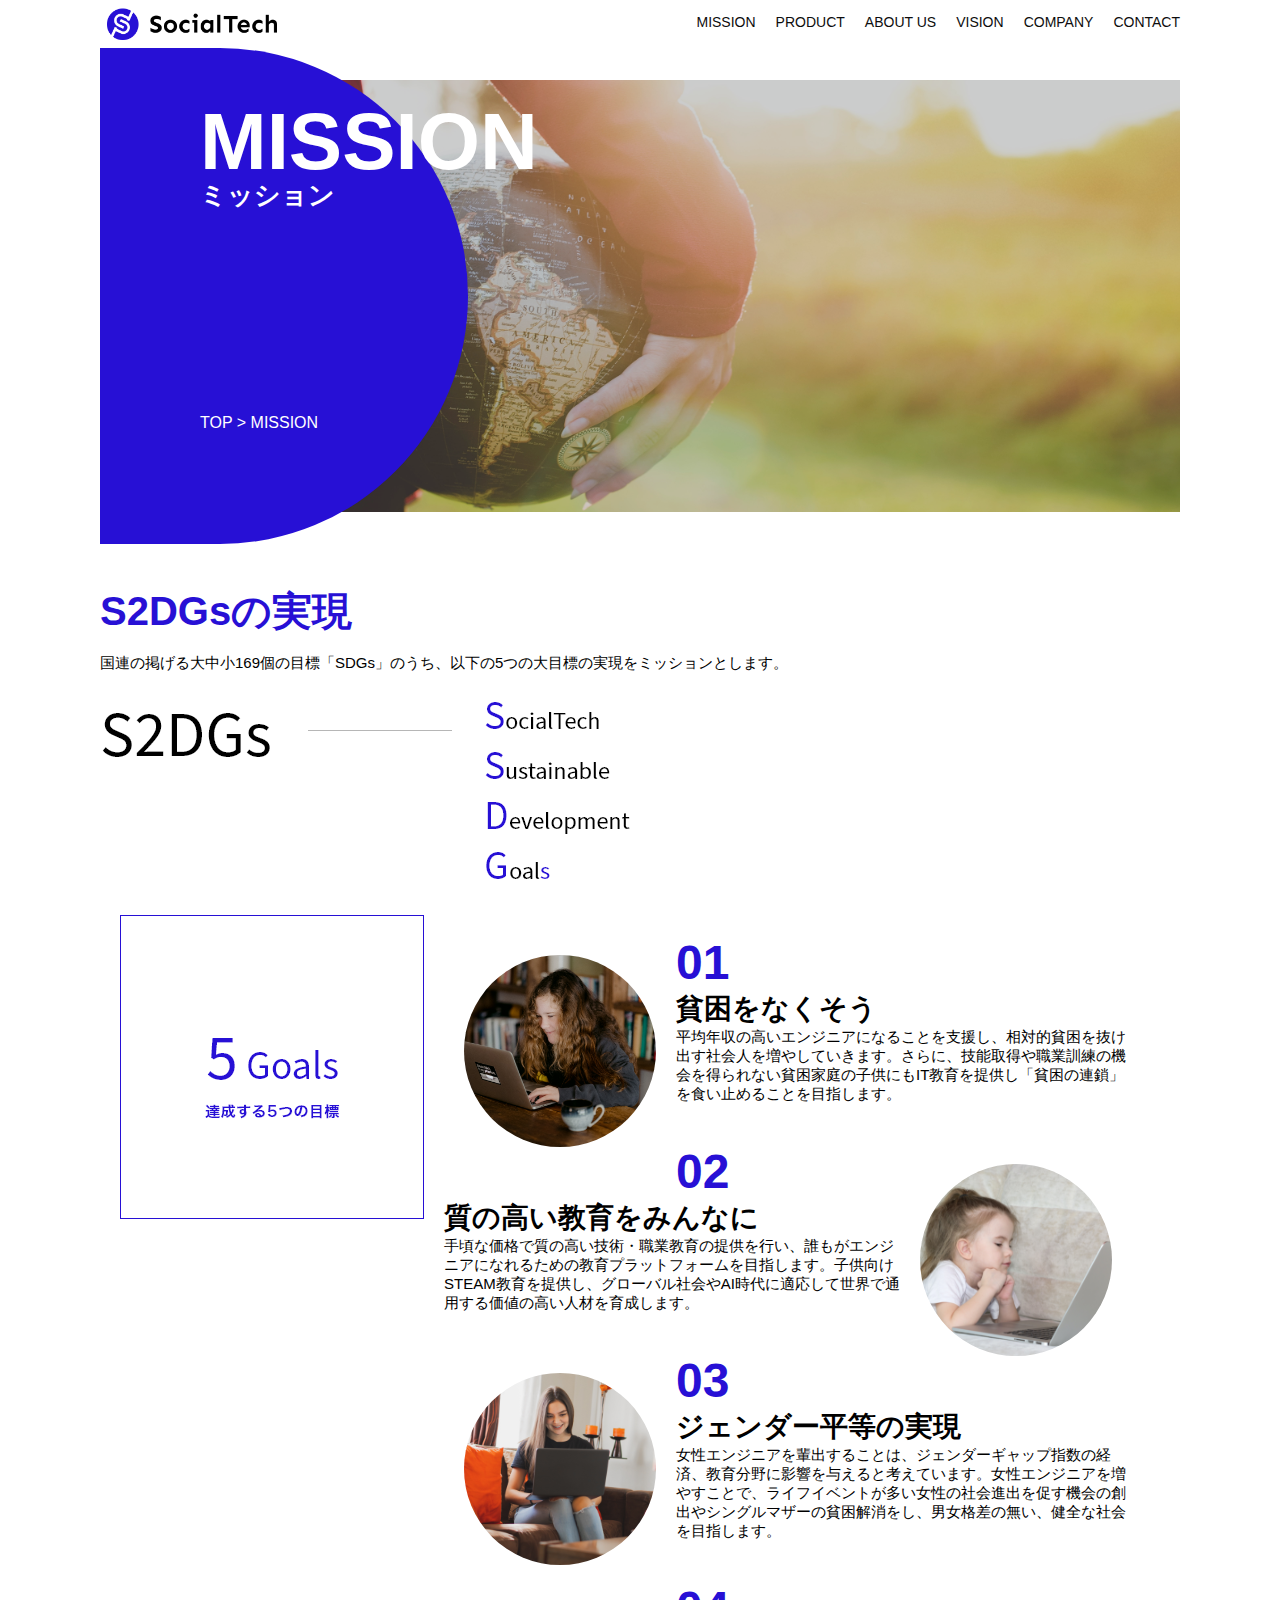
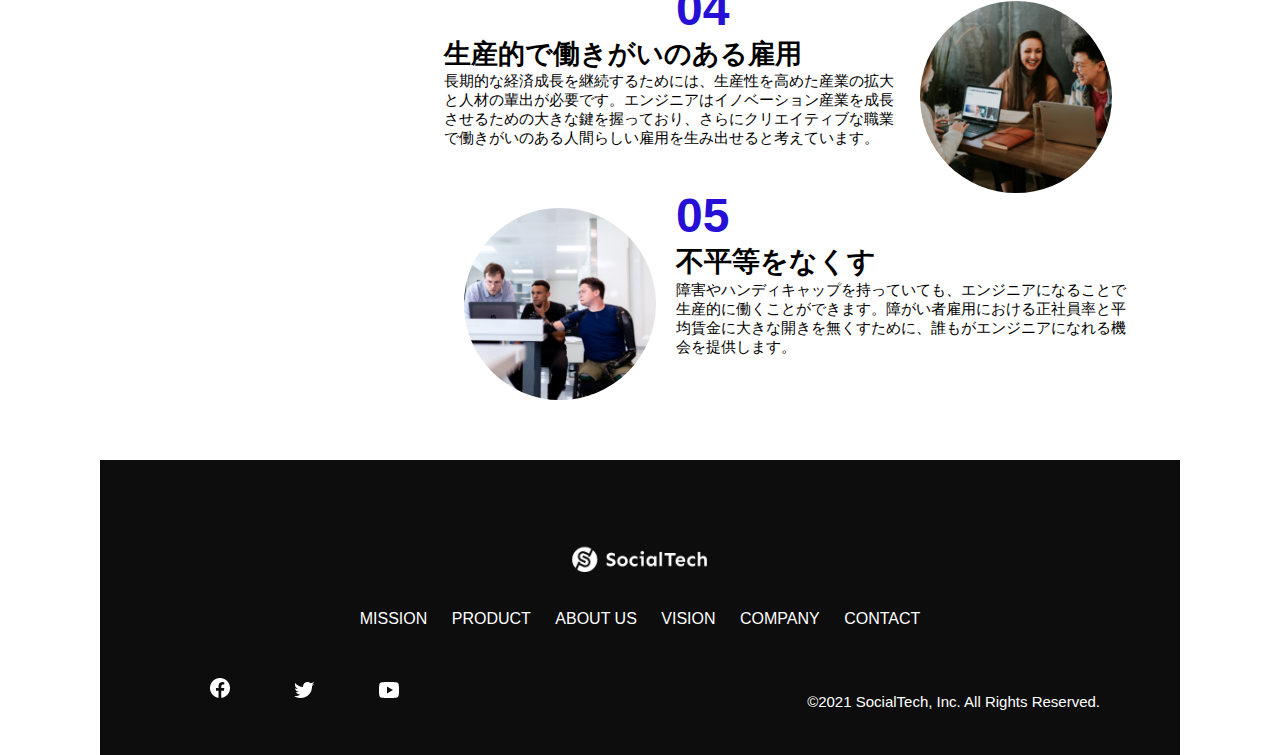
==== socialtech/mission.html @ e69cf247 "missionページのHTMLとCSSを追加" ====
<html>
  <head>
    <title>SocialTech - MISSION ミッション</title>
    <meta charset="utf-8" />
    <meta
      name="description"
      content="SocialTechが目指す5つの指標(S2DGs)を紹介します"
    />
    <meta name="viewport" content="width=device-width, initial-scale=1.0" />
    <link rel="stylesheet" href="style.css" />
  </head>

  <body>
    <!-- ヘッダー -->
    <header>
      <!-- ロゴ -->
      <a href="index.html" id="logo">
        <img src="images/logo.png" alt="トップページに戻る" />
      </a>

      <!-- PC用ナビゲーション -->
      <nav id="nav-pc">
        <ul>
          <li><a href="mission.html">MISSION</a></li>
          <li><a href="product.html">PRODUCT</a></li>
          <li><a href="index.html#aboutus">ABOUT US</a></li>
          <li><a href="index.html#vision">VISION</a></li>
          <li><a href="index.html#company">COMPANY</a></li>
          <li><a href="index.html#contact">CONTACT</a></li>
        </ul>
      </nav>

      <!-- スマホ用メニューボタン -->
      <button
        id="menu-sp"
        onclick="document.getElementById('nav-sp').style.display = 'block'"
      >
        <img src="images/button-menu.png" alt="ナビゲーションを開く" />
      </button>

      <!-- スマホ用ナビゲーション -->
      <div id="nav-sp">
        <button
          id="close"
          onclick="document.getElementById('nav-sp').style.display = 'none'"
        >
          <img src="images/button-close.png" alt="ナビゲーションを閉じる" />
        </button>

        <nav>
          <ul>
            <li>
              <a
                id="logo-sp"
                href="index.html"
                onclick="document.getElementById('nav-sp').style.display = 'none'"
                ><img src="images/logo-sp.png" alt="トップページに戻る"
              /></a>
            </li>
            <li>
              <a
                class="menu"
                href="mission.html"
                onclick="document.getElementById('nav-sp').style.display = 'none'"
                >MISSION</a
              >
            </li>
            <li>
              <a
                class="menu"
                href="product.html"
                onclick="document.getElementById('nav-sp').style.display = 'none'"
                >PRODUCT</a
              >
            </li>
            <li>
              <a
                class="menu"
                href="index.html#aboutus"
                onclick="document.getElementById('nav-sp').style.display = 'none'"
                >ABOUT US</a
              >
            </li>
            <li>
              <a
                class="menu"
                href="index.html#vision"
                onclick="document.getElementById('nav-sp').style.display = 'none'"
                >VISION</a
              >
            </li>
            <li>
              <a
                class="menu"
                href="index.html#company"
                onclick="document.getElementById('nav-sp').style.display = 'none'"
                >COMPANY</a
              >
            </li>
            <li>
              <a
                class="menu"
                href="index.html#contact"
                onclick="document.getElementById('nav-sp').style.display = 'none'"
                >CONTACT</a
              >
            </li>
          </ul>
        </nav>
        <div id="sns">
          <a href="https://www.facebook.com/sejuku2013">
            <img src="images/button-facebook.png" alt="Facebookのリンク" />
          </a>
          <a href="https://twitter.com/samuraijuku">
            <img src="images/button-twitter.png" alt="Twitterのリンク" />
          </a>
          <a href="https://www.youtube.com/channel/UCCFOQO5aDK0xXam4cUQXT8g">
            <img src="images/button-youtube.png" alt="YouTubeのリンク" />
          </a>
        </div>
      </div>
    </header>

    <main>
      <article>
        <section id="mission-main">
          <div class="mission-main-inner">
            <div id="mission-title">
              <h1>MISSION<br /><span>ミッション</span></h1>
              <p>TOP > MISSION</p>
            </div>
          </div>
        </section>
        <section id="middion-s2dgs">
          <h2 class="mission-h2">S2DGsの実現</h2>
          <p>
            国連の掲げる大中小169個の目標「SDGs」のうち、以下の5つの大目標の実現をミッションとします。
          </p>
          <img src="images/mission/mission-s2dgs.png" alt="S2DGs" />
        </section>

        <section id="mission-five-goals">
          <div class="five-gols-image">
            <img src="images/mission/mission-5goals.png" alt="5Goals" />
          </div>
          <div class="five-goals-read">
            <div>
              <img
                class="fivegoals-image-left"
                src="images/mission/mission-5goals01.png"
                alt=""
              />
              <span class="fivegoals-number">01</span>
              <h3 class="fivegoals-h3">貧困をなくそう</h3>
              <p class="fivegoals-p">
                平均年収の高いエンジニアになることを支援し、相対的貧困を抜け出す社会人を増やしていきます。さらに、技能取得や職業訓練の機会を得られない貧困家庭の子供にもIT教育を提供し「貧困の連鎖」を食い止めることを目指します。
              </p>
            </div>

            <div>
              <img
                class="fivegoals-image-right"
                src="images/mission/mission-5goals02.png"
                alt="PCを見つめる小さな女の子"
              />
              <span class="fivegoals-number">02</span>
              <h3 class="fivegoals-h3">質の高い教育をみんなに</h3>
              <p class="fivegoals-p">
                手頃な価格で質の高い技術・職業教育の提供を行い、誰もがエンジニアになれるための教育プラットフォームを目指します。子供向けSTEAM教育を提供し、グローバル社会やAI時代に適応して世界で通用する価値の高い人材を育成します。
              </p>
            </div>

            <div>
              <img
                class="fivegoals-image-left"
                src="images/mission/mission-5goals03.png"
                alt="PCを操作する女性"
              />
              <span class="fivegoals-number">03</span>
              <h3 class="fivegoals-h3">ジェンダー平等の実現</h3>
              <p class="fivegoals-p">
                女性エンジニアを輩出することは、ジェンダーギャップ指数の経済、教育分野に影響を与えると考えています。女性エンジニアを増やすことで、ライフイベントが多い女性の社会進出を促す機会の創出やシングルマザーの貧困解消をし、男女格差の無い、健全な社会を目指します。
              </p>
            </div>

            <div>
              <img
                class="fivegoals-image-right"
                src="images/mission/mission-5goals04.png"
                alt="笑顔で話し合う3人の男女"
              />
              <span class="fivegoals-number">04</span>
              <h3 class="fivegoals-p">生産的で働きがいのある雇用</h3>
              <p class="fivegoals-p">
                長期的な経済成長を継続するためには、生産性を高めた産業の拡大と人材の輩出が必要です。エンジニアはイノベーション産業を成長させるための大きな鍵を握っており、さらにクリエイティブな職業で働きがいのある人間らしい雇用を生み出せると考えています。
              </p>
            </div>
            <div>
              <img
                class="fivegoals-image-left"
                src="images/mission/mission-5goals05.png"
                alt="障害を持つ男性が生き生きと働く様子"
              />
              <span class="fivegoals-number">05</span>
              <h3 class="fivegoals-h3">不平等をなくす</h3>
              <p class="fivegoals-p">
                障害やハンディキャップを持っていても、エンジニアになることで生産的に働くことができます。障がい者雇用における正社員率と平均賃金に大きな開きを無くすために、誰もがエンジニアになれる機会を提供します。
              </p>
            </div>
          </div>
        </section>
      </article>
    </main>

    <footer>
      <div id="footer-logo">
        <img src="images/logo-sp.png" alt="SocialTech" />
      </div>
      <div id="footer-link">
        <a href="mission.html">MISSION</a>
        <a href="product.html">PRODUCT</a>
        <a href="index.html#aboutus">ABOUT US</a>
        <a href="index.html#vision">VISION</a>
        <a href="index.html#company">COMPANY</a>
        <a href="index.html#contact">CONTACT</a>
      </div>
      <div id="sns-footer">
        <div class="sns-btns">
          <a href="https://www.facebook.com/sejuku2013"
            ><img src="images/button-facebook.png" alt="Facebookのリンク"
          /></a>
          <a href="https://twitter.com/samuraijuku"
            ><img src="images/button-twitter.png" alt="Twitterのリンク"
          /></a>
          <a href="https://www.youtube.com/channel/UCCFOQO5aDK0xXam4cUQXT8g"
            ><img src="images/button-youtube.png" alt="YouTubeのリンク"
          /></a>
        </div>
        <p id="copyright">&copy;2021 SocialTech, Inc. All Rights Reserved.</p>
      </div>
    </footer>
  </body>
</html>
---- socialtech/style.css ----
/* PC、スマホ共通スタイル */
* {
  box-sizing: border-box;
}

p {
  font-size: 15px;
}

body {
  max-width: 1080px;
  margin: 0 auto 0 auto;
  font-family: "Source Sans Pro", "Hiragino Kaku Gothic ProN", Meiryo, Arial,
    sans-serif;
}

/* ヘッダー */
header {
  display: flex;
  justify-content: space-between;
}
/* ナビゲーションのレイアウト */
#nav-pc {
  font-size: 14px;
}

#nav-pc ul {
  display: flex;
  padding-left: 0;
}

#nav-pc li {
  list-style: none;
}

/* ナビゲーションのリンクの装飾設定 */
#nav-pc a {
  text-decoration: none;
  margin-left: 20px;
  color: #0d0d0d;
}

#nav-pc a:hover {
  text-decoration: underline;
}
/*スマホ用ナビを非表示*/
#nav-sp,
#menu-sp {
  display: none;
}
/* メインビジュアル*/
#main-visual {
  position: relative;
  height: 470px;
}
#main-message {
  position: absolute;
  top: 0;
  left: 0;
  background-color: #2710d5;
  color: #ffffff;
  border-radius: 0 0 476px 0;
  max-width: 620px;
  height: 100%;
  width: 100%;
  z-index: 11;
}
#main-message > h1 {
  font-size: 60px;
  margin: 100px 0 0 50px;
}
#main-message > p {
  font-size: 28px;
  margin: 0 0 0 50px;
}
#main-visual > img {
  max-width: 620px;
  border-radius: 476px 0 0 0;
  position: absolute;
  top: 0;
  right: 0;
  z-index: 10;
}
/* 見出し */
h2 {
  margin: 40px 0 0 0;
}

h2::after {
  content: url("images/line.png");
  margin-left: 10px;
}

h3 {
  font-size: 27px;
}
/* ミッション */
#mission {
  margin: 80px auto 80px auto;
}

#mission-flex {
  display: flex;
}
#mission-flex > div {
  width: 50%;
  margin: 20px;
}

#mission-photo {
  width: 100%;
}

#s2dgs {
  margin-top: 50px;
  width: 100%;
}
/* プロダクト */
#product {
  background-color: #fafafa;
  margin: 80px 0 80px 0;
  padding: 10px 40px 0px 40px;
}

/* 外枠 */
#product .product-flex {
  margin-top: 40px;
  display: flex;
}

/* 左のカラム */
#product-left {
  width: 50%;
  margin-right: 20px;
}

/* 右のカラム */
#product-right {
  width: 50%;
  margin-left: 20px;
  margin-top: 80px;
}

/* 画像＋説明の枠 */
#product-left > div {
  position: relative;
  height: 480px;
  margin-right: 20px;
}
#product-right > div {
  position: relative;
  height: 480px;
  margin-left: 20px;
}
/* 画像 */
.product-photo {
  width: 100%;
}
/* 説明文の枠 */
.product-explain {
  background-color: #ffffff;
  position: absolute;
  left: 0;
  bottom: 50px;
  margin: 0 40px 0 40px;
  padding: 20px;
  box-shadow: 5px 5px 10px rgba(0, 0, 0, 0.05);
}

/* 説明文の英語 */
.product-explain > span {
  color: #2710d5;
  font-weight: bold;
  font-size: 16px;
  margin: 0;
}

/* 説明文の見出し */
.product-explain > h3 {
  margin: 5px 0 5px 0;
}

/* 説明文 */
.product-explain > p {
  font-size: 14px;
  margin: 0;
}

/* もっと見るボタン */
#product-more {
  text-align: center;
}

#product-more a {
  position: relative;
  bottom: -42px;
}
/* ABOUT US */
#aboutus {
  margin: 80px auto 80px auto;
}

/* 3つの組織文化と画像を入れる枠 */
#aboutus > div {
  display: flex;
}
/* 画像 */
.culture-img {
  width: 50%;
  align-self: flex-start;
}

.culture-img2 {
  margin-top: 50px;
  width: 100%;
}
/* 3つの組織文化の表 */
.culture-table {
  margin-right: 50px;
}
/* 番号 */
.culture-num {
  font-size: 80px;
  color: #2710d5;
  padding: 0 20px 0 0;
}

/* 見出し */
.culture-table th {
  text-align: left;
  font-size: 28px;
  font-weight: bold;
}

/* 組織文化英語 */
.culture-en {
  color: #2710d5;
  font-size: 24px;
}

/* 説明文 */
.culture-description {
  margin: 0;
}
/* ビジョン */
#vision {
  margin: 80px auto 80px auto;
}

/* セクション内の外枠*/
#vision > div {
  display: flex;
  justify-content: space-between;
  flex-wrap: wrap;
}

/*7つの行動指針の枠*/
.vision-box {
  width: 300px;
  height: 300px;
  margin-bottom: 30px;
  position: relative;
}
.vision-box > img {
  width: 100%;
  position: relative;
  z-index: 30;
}

.vision-box > div {
  position: absolute;
  top: 0;
  left: 0;
  z-index: 31;
  margin-right: 20px;
}

.vision-box > div > h4 {
  color: #2710d5;
  font-size: 19px;
  margin: 80px 0 0 0;
}

.vision-box > div > h4::first-letter {
  font-size: 40px;
}

.vision-box > div > h5 {
  font-size: 20px;
  margin: 0 0 0 0;
}

.vision-box > div > p {
  margin: 10px 0 0 0;
}
/* 会社概要 */
#company {
  margin: 80px auto 80px auto;
}
#company-table {
  width: 100%;
}

.tableheader {
  text-align: left;
  padding: 20px;
  border-bottom-color: #2710d5;
  border-bottom-width: 1px;
  border-bottom-style: solid;
  width: 100px;
}

.tableheader-first {
  border-top-color: #2710d5;
  border-top-width: 1px;
  border-top-style: solid;
}

.cell {
  padding: 30px;
  border-bottom-color: #ececec;
  border-bottom-width: 1px;
  border-bottom-style: solid;
}

.cell-first {
  border-top-color: #ececec;
  border-top-width: 1px;
  border-top-style: solid;
}
#company > iframe {
  width: 100%;
  height: 368px;
  margin-top: 40px;
}
/* お問い合わせ */
#contact {
  margin: 80px auto 80px auto;
}

/* 外枠 */
#contact > form > div {
  display: flex;
  flex-direction: row;
  flex-wrap: wrap;
  padding-bottom: 30px;
}
/* 左列の見出し */
.contact-heading {
  width: 240px;
  align-self: center;
}
/* 見出しのラベル */
.contact-label {
  font-weight: bold;
}
/* 必須 */
.contact-span {
  color: #ce2222;
  margin: 0 0 0 20px;
  font-weight: bold;
}
/* テキストボックス */
.contact-textbox {
  border-top: 0px;
  border-left: 0px;
  border-right: 0px;
  border-bottom-width: 1px;
  border-bottom-color: #707070;
  border-style: solid;
  background-color: #fafafa;
  width: 400px;
  height: 56px;
}

/* お問い合わせ内容のテキストエリア */
.contact-textarea {
  border-top: 0px;
  border-left: 0px;
  border-right: 0px;
  border-bottom-width: 1px;
  border-bottom-color: #707070;
  background-color: #fafafa;
  width: 400px;
  height: 200px;
}
/* 個人情報の取り扱い */
#contact dt {
  font-weight: bold;
}

#contact dd {
  margin: 0 0 16px 0;
}

#contact dd p {
  margin: 0;
}

#contact dd ul {
  padding-left: 0;
}

#contact dd li {
  margin-bottom: 0;
  list-style: none;
}
/*フッター*/
footer {
  background-color: #0d0d0d;
  text-align: center;
  padding: 80px 80px 30px 80px;
}
#footer-logo {
  margin-bottom: 30px;
}
#footer-link {
  margin-bottom: 50px;
}
#footer-link > a {
  text-decoration: none;
  margin: 10px;
  color: #ffffff;
}
#footer-link > a {
  text-decoration: none;
  margin: 10px;
  color: #ffffff;
}

#footer-link > a:hover {
  text-decoration: underline;
}
#sns-footer {
  display: flex;
  justify-content: space-between;
  text-align: left;
}
#sns-footer a {
  margin: 30px;
}
#copyright {
  color: #ffffff;
  margin: none;
}
/*mission.ht,mlスタイル*/
/*ミッションのメインビジュアル*/
.mission-main-inner {
  background-image: url(images/mission/mission-main.png);
  background-repeat: no-repeat;
  background-position-y: center;
}

#mission-title {
  background-color: #2710d5;
  width: 368px;
  color: #ffffff;
  height: 496px;
  border-radius: 0 248px 248px 0;
  position: relative;
}

#mission-title h1 {
  position: absolute;
  top: 0;
  left: 100px;
  font-size: 80px;
  line-height: 1;
}

#mission-title h1 span {
  font-size: 26px;
}

#mission-title > p {
  position: absolute;
  top: 350px;
  left: 100px;
  font-size: 16px;
}

/*ミッションページ　S2DGs*/
#mission-s2dgs {
  padding: 20px;
}
.mission-h2 {
  color: #2710d5;
  font-size: 40px;
}
.mission-h2::after {
  content: none;
}
/* ミッションページ　5つのゴールの設定 */
#mission-five-goals {
  padding: 20px;
  display: flex;
}
#mission-five-goals .five-goals-image {
  width: 30%;
  padding: 20px;
}
#mission-five-goals .five-goals-read {
  width: 70%;
  padding: 20px;
}
#mission-five-goals .five-goals-read > div {
  margin-bottom: 40px;
}
#mission-five-goals {
  padding: 20px;
  display: flex;
}
#mission-five-goals .five-goals-image {
  width: 30%;
  padding: 20px;
}

#mission-five-goals .five-goals-read {
  width: 70%;
  padding: 20px;
}

#mission-five-goals .five-goals-read > div {
  margin-bottom: 40px;
}
.fivegoals-image-right {
  float: right;
  margin: 20px;
}
.fivegoals-image-left {
  float: left;
  margin: 20px;
}
.fivegoals-number {
  color: #2710d5;
  font-size: 48px;
  font-weight: bold;
  margin: 0;
}

.fivegoals-h3 {
  font-size: 28px;
  margin: 0;
}
.fivegoals-p {
  margin: 0;
}

/*====================
スマートフォン用のスタイル
=====================*/
@media screen and (max-width: 767px) {
  /* PC用ナビゲーション非表示 */
  #nav-pc {
    display: none;
  }

  /* ハンバーガーメニュー */
  #menu-sp {
    display: block;
    background-color: transparent;
    float: right;
    padding: 0;
    border: none;
  }

  /* スマホ用ナビゲーションの表示切替*/
  /* 初期状態、レイアウトと非表示設定 */
  #nav-sp {
    background-color: #2710d5;
    position: fixed;
    left: 0;
    top: 0;
    height: 100%;
    width: 100%;
    display: none;
    z-index: 100;
  }

  /* ×ボタン */
  #close {
    position: absolute;
    top: 20px;
    right: 20px;
    background-color: transparent;
    border: none;
  }

  #nav-sp nav ul {
    padding-left: 0;
  }

  #nav-sp nav li {
    list-style: none;
  }

  /* ナビゲーションメニュー用ロゴ */
  #logo-sp {
    margin: 80px 0 30px 20px;
  }

  /* ナビゲーションのリンクの装飾設定 */
  #nav-sp nav a {
    display: block;
    color: #ffffff;
  }

  #nav-sp nav a:hover {
    text-decoration: underline;
  }

  #nav-sp .menu {
    text-decoration: none;
    margin: 0 20px 0 20px;
    height: 44px;
    font-size: 16px;
    background-image: url("images/arrow.png");
    background-repeat: no-repeat;
    background-position: right top;
  }

  #sns {
    position: absolute;
    bottom: 20px;
    left: 20px;
  }

  #sns > a {
    margin-right: 30px;
  }

  /*メインビジュアル*/
  #main-visual {
    position: relative;
    height: 470px;
  }
  #main-visual > div {
    text-align: center;
    height: 280px;
  }
  #main-visual h1 {
    font-size: 28px;
    margin: 90px 0 0 0;
  }
  #main-visual > div > p {
    margin: 0;
    font-size: 15px;
  }
  #main-visual > img {
    width: 100%;
    border-radius: 476x 0 0 0;
    top: auto;
    bottom: 0;
  }
  /*見出し*/
  h2 {
    margin: 15px 0 15px 0;
  }
  h3 {
    font-size: 24px;
    margin: 10px 0 0 0;
  }
  /*ミッション*/
  #mission {
    margin: 20px 0 20px 0;
    padding: 0 20px 0 20px;
  }
  #mission-flex {
    flex-direction: column;
  }
  #mission-flex > div {
    width: 100%;
    margin: 0;
  }
  /*プロダクト*/
  #product {
    margin: 0;
    padding: 10px 20px 0 20px;
  }
  /*外枠*/
  #product .product-flex {
    flex-direction: column;
    margin-top: 0;
  }
  /*左右のカラム　スマホは縦並び*/
  #product-left,
  #product-right {
    width: 100%;
    margin: 0;
  }
  /*画像＋説明の枠*/
  #product-left > div,
  #product-right > div {
    height: auto;
    margin: 0;
  }
  /*説明文の枠*/
  .product-explain {
    position: relative;
    margin: 0;
  }

  .product-explain > h3 {
    margin: 10px 0 10px 0;
    font-size: 24px;
  }
  /*もっと見るボタン*/
  #product-more {
    text-align: left;
  }
  /*ABOUT US*/
  #aboutus {
    margin: 80px 20px;
  }
  #aboutus > div {
    flex-direction: column;
  }
  .culture-table th {
    font-size: 16px;
  }
  .culture-table {
    margin-right: 0;
    padding-right: 20px;
    order: 2;
  }
  .culture-img {
    width: 100%;
    order: 1;
  }
  .culture-img2 {
    margin-top: 0;
  }
  .culture-num {
    padding: 0;
  }
  .culture-description {
    margin: 0;
  }
  /*ビジョン*/
  #vision {
    margin: 80px 20px 80px 20px;
  }
  .vision-box > img {
    position: absolute;
    top: 0;
    left: 0;
  }
  .vision-box > div > h4 {
    margin: 60px 0 0 0;
  }
  /*会社概要*/
  #company {
    margin: 0 20px 0 20px;
  }
  #company > h3 {
    margin-bottom: 20px;
  }
  .tableheader {
    width: 50px;
  }
  .cell {
    padding: 20px;
  }
  #company > iframe {
    height: 240px;
  }
  /*お問い合わせ*/
  #contact {
    margin: 80px 20px 80px 20px;
  }
  #contact > h3 {
    margin-bottom: 20px;
  }
  #contact > form > div {
    flex-direction: column;
    margin-bottom: 20px;
  }
  .contact-heading {
    align-self: auto;
    margin-bottom: 20px;
  }
  .contact-textbox {
    min-width: 300px;
    width: 100%;
  }
  .contact-textarea {
    height: 150px;
    width: 100%;
  }
  .radiobutton {
    margin-bottom: 20px;
  }
  /*フッター*/
  footer {
    padding: 30px 20px 50px 20px;
    text-align: left;
  }
  #footer-link > a {
    margin: 0 20px 30px 0;
    display: block;
    background-image: url(images/arrow.png);
    background-repeat: no-repeat;
    background-position: right top;
  }
  #footer-link > a :hover {
    text-decoration: underline;
  }
  #sns-footer {
    flex-direction: column;
    justify-content: flex-start;
  }
  #copyright {
    font-size: 12px;
    margin-top: 30px;
  }
}
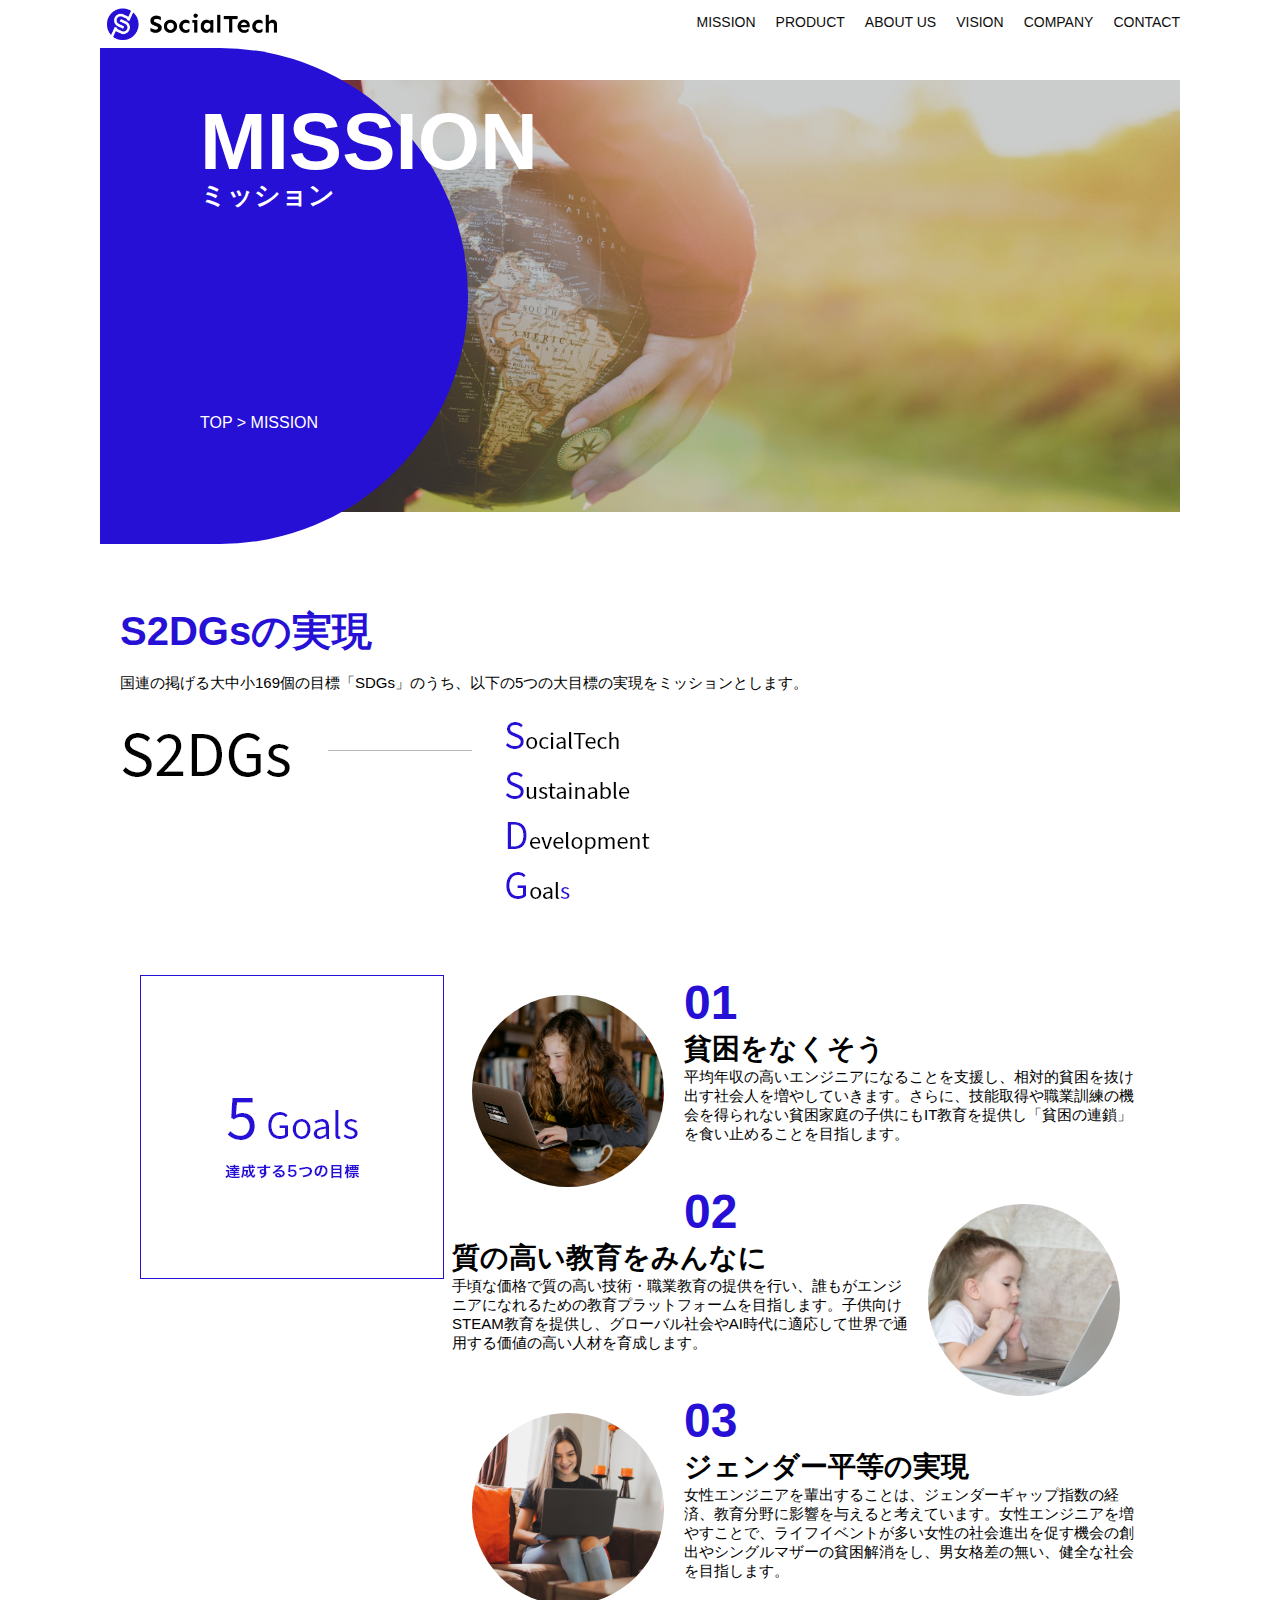
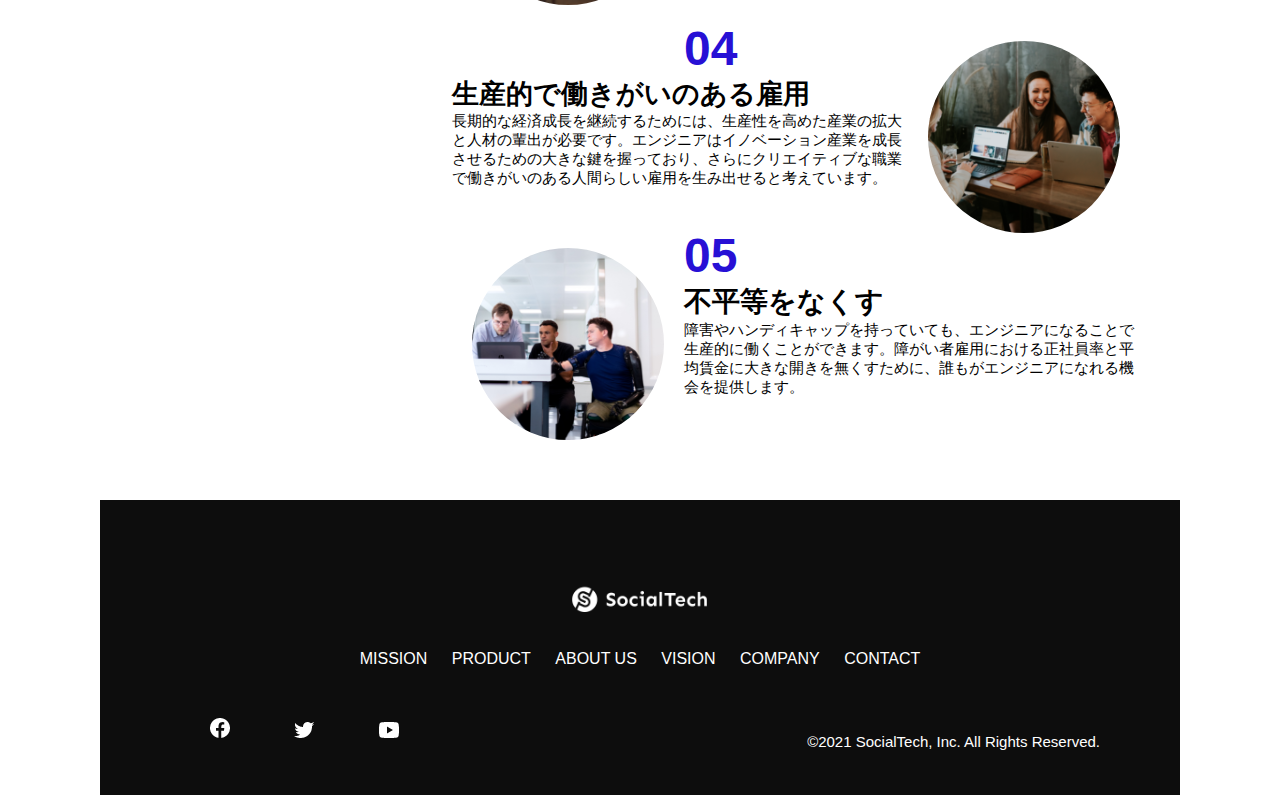
==== commit 3ffdbf85: "MISSIONページを作ろう。の#1#2を追加" ====
--- a/socialtech/mission.html
+++ b/socialtech/mission.html
@@ -131,7 +131,7 @@
             </div>
           </div>
         </section>
-        <section id="middion-s2dgs">
+        <section id="mission-s2dgs">
           <h2 class="mission-h2">S2DGsの実現</h2>
           <p>
             国連の掲げる大中小169個の目標「SDGs」のうち、以下の5つの大目標の実現をミッションとします。
@@ -140,7 +140,7 @@
         </section>
 
         <section id="mission-five-goals">
-          <div class="five-gols-image">
+          <div class="five-goals-image">
             <img src="images/mission/mission-5goals.png" alt="5Goals" />
           </div>
           <div class="five-goals-read">
--- a/socialtech/style.css
+++ b/socialtech/style.css
@@ -813,4 +813,72 @@
     font-size: 12px;
     margin-top: 30px;
   }
-}
+
+  /* mission.html用スタイル */
+  /* ミッションのメインビジュアル */
+  #mission-main {
+    height: 256px;
+    margin-top: 4%;
+    position: relative;
+  }
+  .mission-main-inner {
+    height: 80%;
+    background-size: cover;
+  }
+  #mission-title {
+    width: 136px;
+    height: 256px;
+    position: absolute;
+    top: -10;
+  }
+  #mission-title h1 {
+    left: 20px;
+    font-size: 40px;
+  }
+  #mission-title h1 span {
+    font-size: 18px;
+  }
+  #mission-title > p {
+    top: 180px;
+    left: 20px;
+    font-size: 13px;
+  }
+  /* ミッションページ　S2DGSの設定 */
+  .mission-h2 {
+    font-size: 38px;
+    margin: 0px;
+  }
+  .mission-h2::after {
+    content: none;
+  }
+  #mission-s2dgs > img {
+    width: 100%;
+  }
+  /* ミッションページ　5つのゴールの設定 */
+  #mission-five-goals {
+    flex-direction: column;
+  }
+  #mission-five-goals > div {
+    padding: 0;
+  }
+  /*検証ツールで追加した項目*/
+  #mission-five-goals .five-goals-image img {
+    width: 100%;
+    padding: 0;
+  }
+  /*ここまで*/
+
+  #mission-five-goals .five-goals-image,
+  #mission-five-goals .five-goals-read {
+    width: 100%;
+    padding: 0;
+  }
+  #mission-five-goals .five-goals-read > div {
+    display: flex;
+    flex-direction: column;
+  }
+  .fivegoals-image-right,
+  .fivegoals-image-left {
+    align-self: center;
+  }
+}
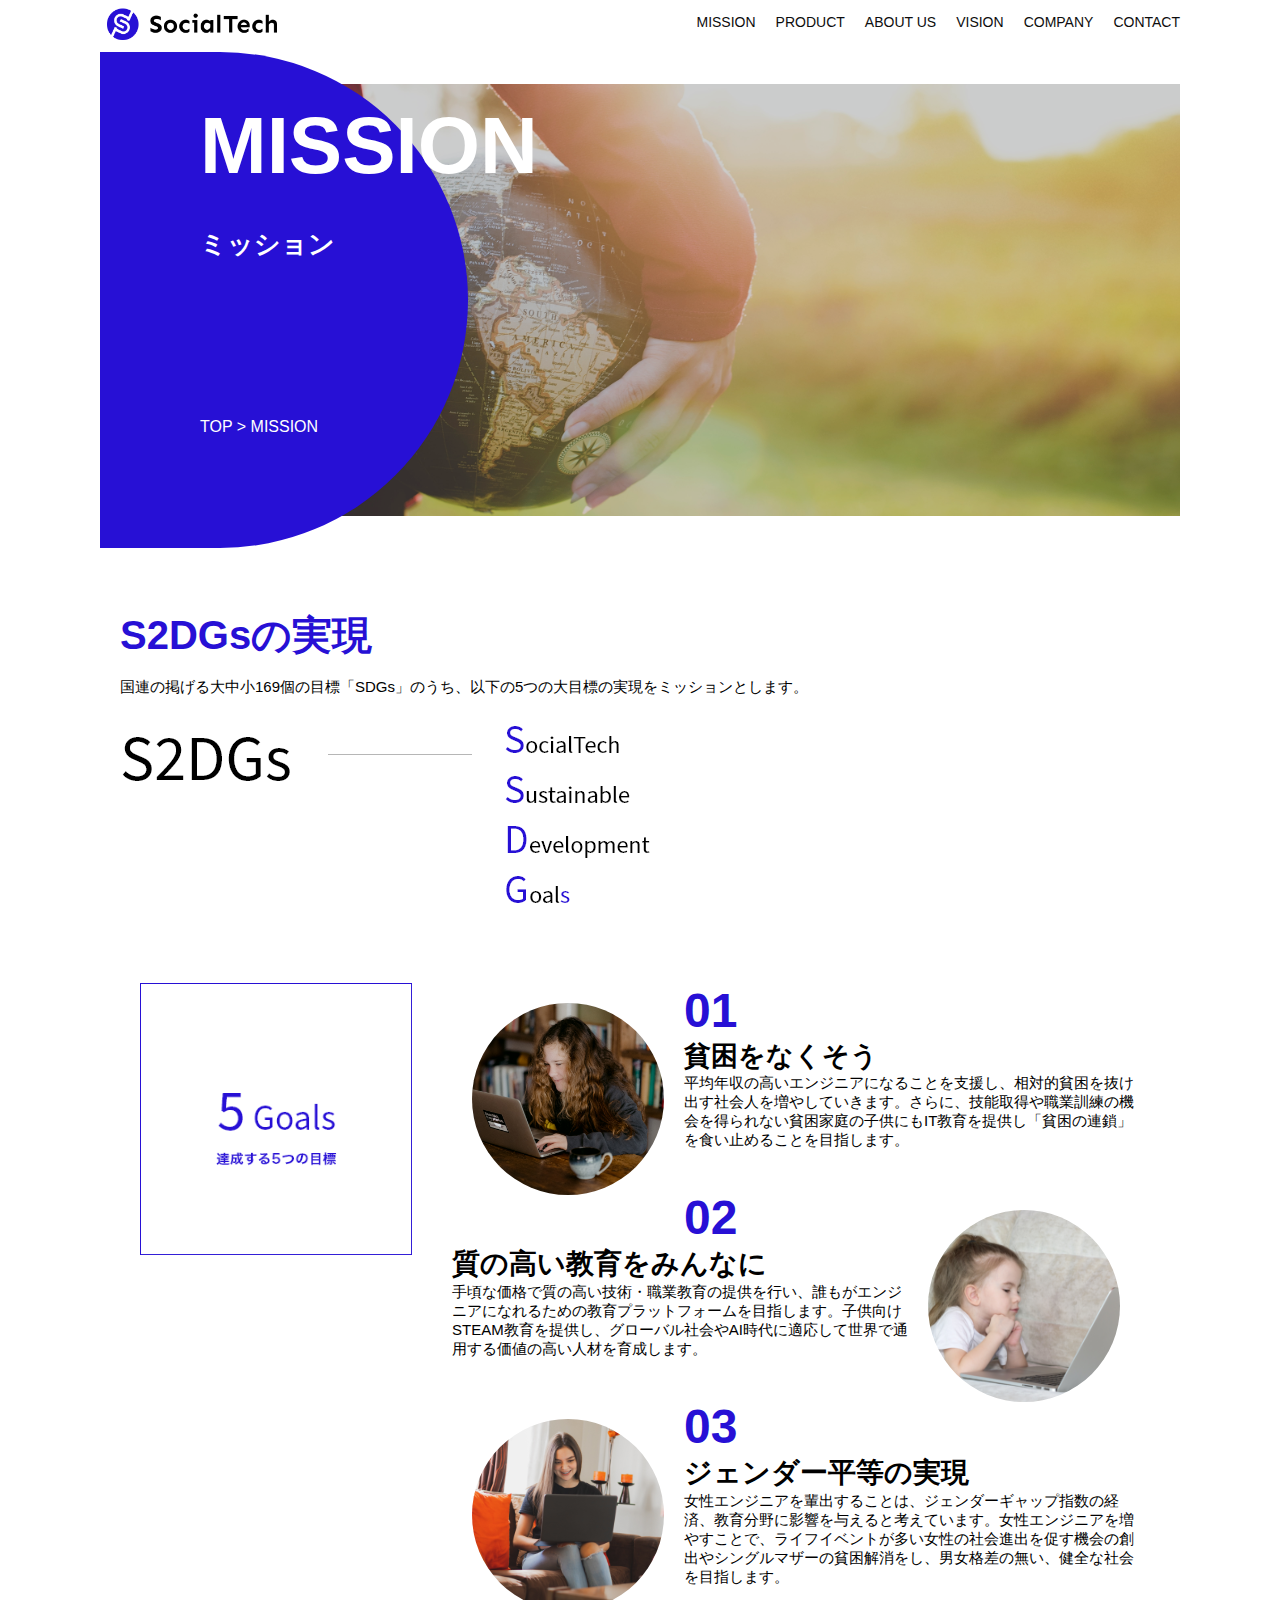
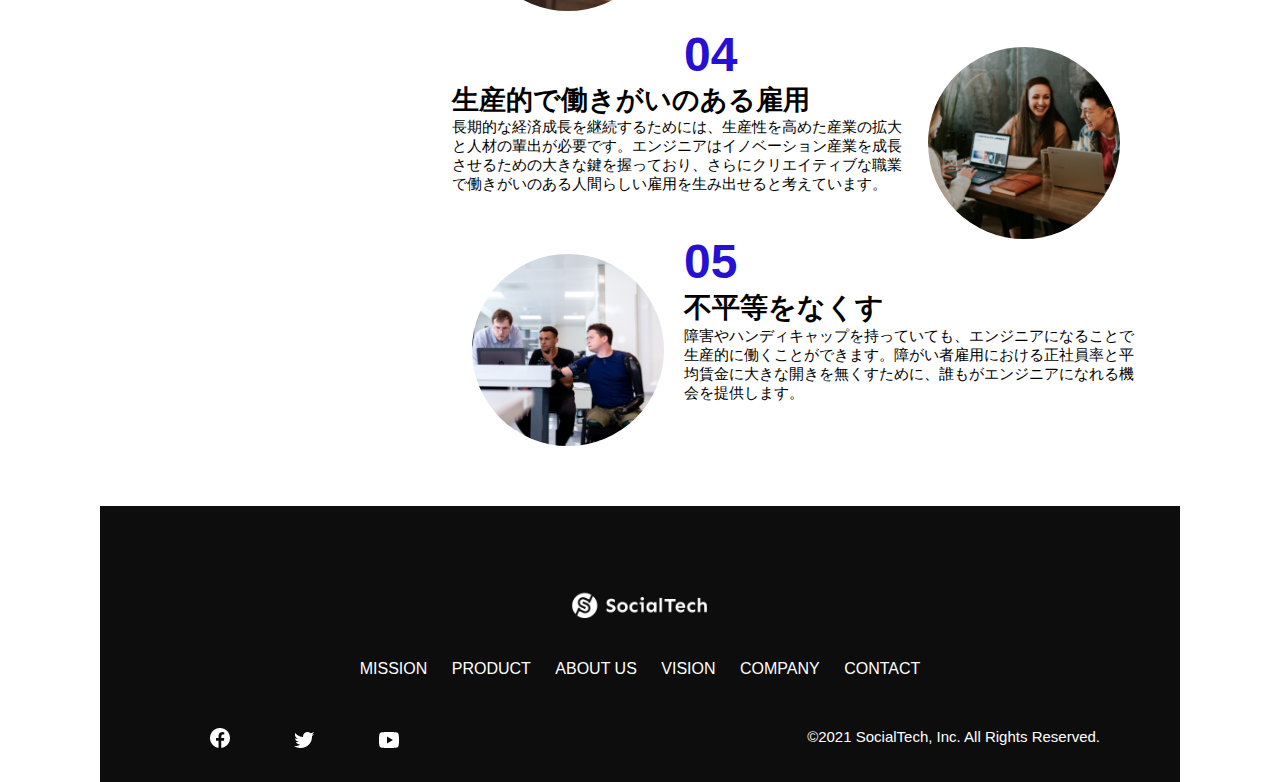
==== commit 46bd4a47: "MISSIONページ作成とミスチェック" ====
--- a/socialtech/mission.html
+++ b/socialtech/mission.html
@@ -1,3 +1,4 @@
+<!DOCTYPE html>
 <html>
   <head>
     <title>SocialTech - MISSION ミッション</title>
@@ -148,10 +149,10 @@
               <img
                 class="fivegoals-image-left"
                 src="images/mission/mission-5goals01.png"
-                alt=""
+                alt="PCを操作する女の子"
               />
               <span class="fivegoals-number">01</span>
-              <h3 class="fivegoals-h3">貧困をなくそう</h3>
+              <h3 class="fivegoals-p">貧困をなくそう</h3>
               <p class="fivegoals-p">
                 平均年収の高いエンジニアになることを支援し、相対的貧困を抜け出す社会人を増やしていきます。さらに、技能取得や職業訓練の機会を得られない貧困家庭の子供にもIT教育を提供し「貧困の連鎖」を食い止めることを目指します。
               </p>
@@ -161,7 +162,7 @@
               <img
                 class="fivegoals-image-right"
                 src="images/mission/mission-5goals02.png"
-                alt="PCを見つめる小さな女の子"
+                alt="PCを見つめる小さい女の子"
               />
               <span class="fivegoals-number">02</span>
               <h3 class="fivegoals-h3">質の高い教育をみんなに</h3>
--- a/socialtech/style.css
+++ b/socialtech/style.css
@@ -51,7 +51,7 @@
 /* メインビジュアル*/
 #main-visual {
   position: relative;
-  height: 470px;
+  height: 400px;
 }
 #main-message {
   position: absolute;
@@ -65,7 +65,7 @@
   width: 100%;
   z-index: 11;
 }
-#main-message > h1 {
+#main-message h1 {
   font-size: 60px;
   margin: 100px 0 0 50px;
 }
@@ -172,7 +172,7 @@
   color: #2710d5;
   font-weight: bold;
   font-size: 16px;
-  margin: 0;
+  margin: 0px;
 }
 
 /* 説明文の見出し */
@@ -422,11 +422,6 @@
   margin: 10px;
   color: #ffffff;
 }
-#footer-link > a {
-  text-decoration: none;
-  margin: 10px;
-  color: #ffffff;
-}
 
 #footer-link > a:hover {
   text-decoration: underline;
@@ -441,9 +436,9 @@
 }
 #copyright {
   color: #ffffff;
-  margin: none;
-}
-/*mission.ht,mlスタイル*/
+  margin: 0;
+}
+/*mission.htmlスタイル*/
 /*ミッションのメインビジュアル*/
 .mission-main-inner {
   background-image: url(images/mission/mission-main.png);
@@ -479,7 +474,7 @@
   font-size: 16px;
 }
 
-/*ミッションページ　S2DGs*/
+/*ミッションページ　S2DGsの設定*/
 #mission-s2dgs {
   padding: 20px;
 }
@@ -495,9 +490,8 @@
   padding: 20px;
   display: flex;
 }
-#mission-five-goals .five-goals-image {
-  width: 30%;
-  padding: 20px;
+#mission-five-goals .five-goals-image img {
+  width: 100%;
 }
 #mission-five-goals .five-goals-read {
   width: 70%;
@@ -543,6 +537,78 @@
   margin: 0;
 }
 .fivegoals-p {
+  margin: 0;
+}
+/* プロダクトページ */
+.product-main-inner {
+  background-image: url(images/product/product-main.png);
+  background-repeat: no-repeat;
+  background-position-y: center;
+}
+#product-title {
+  background-color: #2710d5;
+  width: 368px;
+  color: #ffffff;
+  height: 496px;
+  border-radius: 0 248px 248px 0;
+  position: relative;
+}
+#product-title h1 {
+  position: absolute;
+  top: 0;
+  left: 100px;
+  font-size: 80px;
+  line-height: 1;
+}
+#product-title h1 span {
+  font-size: 26px;
+}
+#product-title > p {
+  position: absolute;
+  top: 350px;
+  left: 100px;
+  font-size: 16px;
+}
+/* セクション */
+.product-section {
+  display: flex;
+  padding: 20px 20px 0;
+}
+.product-section .product-section-img {
+  width: 450px;
+}
+/* 右が画像のセクション*/
+.product-section-left .product-section-img img {
+  width: 100%;
+  padding: 0 40px 30px 0;
+  border-radius: 0 432px 0 0;
+}
+.product-section-left .product-read {
+  width: 50%;
+  flex-grow: 1;
+}
+.product-section-left .product-read p {
+  margin-bottom: 0;
+}
+/* 右が画像のセクション*/
+.product-section-right {
+  justify-content: space-between;
+}
+.product-section-right .product-section-img img {
+  width: 100%;
+  padding: 0 0 30px 40px;
+  border-radius: 432px 0 0 0;
+}
+.product-section-right .product-read {
+  width: 500px;
+}
+.product-h2 {
+  color: #2710d5;
+  font-size: 24px;
+  margin: 0;
+}
+.product-h3 {
+  font-size: 28px;
   margin: 0;
 }
 
@@ -648,7 +714,7 @@
   }
   #main-visual > img {
     width: 100%;
-    border-radius: 476x 0 0 0;
+    border-radius: 476px 0 0 0;
     top: auto;
     bottom: 0;
   }
@@ -710,7 +776,7 @@
   }
   /*ABOUT US*/
   #aboutus {
-    margin: 80px 20px;
+    margin: 80px 20px 80px 20px;
   }
   #aboutus > div {
     flex-direction: column;
@@ -798,7 +864,7 @@
   #footer-link > a {
     margin: 0 20px 30px 0;
     display: block;
-    background-image: url(images/arrow.png);
+    background-image: url("images/arrow.png");
     background-repeat: no-repeat;
     background-position: right top;
   }
@@ -829,7 +895,7 @@
     width: 136px;
     height: 256px;
     position: absolute;
-    top: -10;
+    top: -10%;
   }
   #mission-title h1 {
     left: 20px;
@@ -861,12 +927,6 @@
   #mission-five-goals > div {
     padding: 0;
   }
-  /*検証ツールで追加した項目*/
-  #mission-five-goals .five-goals-image img {
-    width: 100%;
-    padding: 0;
-  }
-  /*ここまで*/
 
   #mission-five-goals .five-goals-image,
   #mission-five-goals .five-goals-read {
@@ -881,4 +941,59 @@
   .fivegoals-image-left {
     align-self: center;
   }
-}
+
+  /*プロダクトページ */
+  #product-main {
+    height: 256px;
+    margin-top: 4%;
+    position: relative;
+  }
+  .product-main-inner {
+    height: 80%;
+    background-size: cover;
+  }
+  #product-title {
+    width: 136px;
+    height: 256px;
+    position: absolute;
+    top: -10%;
+  }
+  #product-title h1 {
+    left: 20px;
+    font-size: 40px;
+  }
+  #product-title h1 span {
+    font-size: 18px;
+  }
+  #product-title > p {
+    top: 180px;
+    left: 20px;
+    font-size: 13px;
+  }
+  /*メインページ*/
+  .product-section {
+    flex-direction: column;
+  }
+  .product-section .product-section-img {
+    width: 100%;
+  }
+  .product-section .product-section-img img {
+    width: 100%;
+    padding: 0;
+  }
+  .product-section-left .product-section-img img {
+    border-radius: 0 300px 0 0;
+  }
+  .product-section-left .product-read {
+    width: 100%;
+    flex-grow: 1;
+  }
+  .product-section-right .product-section-img img {
+    order: 1;
+    border-radius: 300px 0 0 0;
+  }
+  .product-section-right .product-read {
+    order: 2;
+    width: 100%;
+  }
+}
